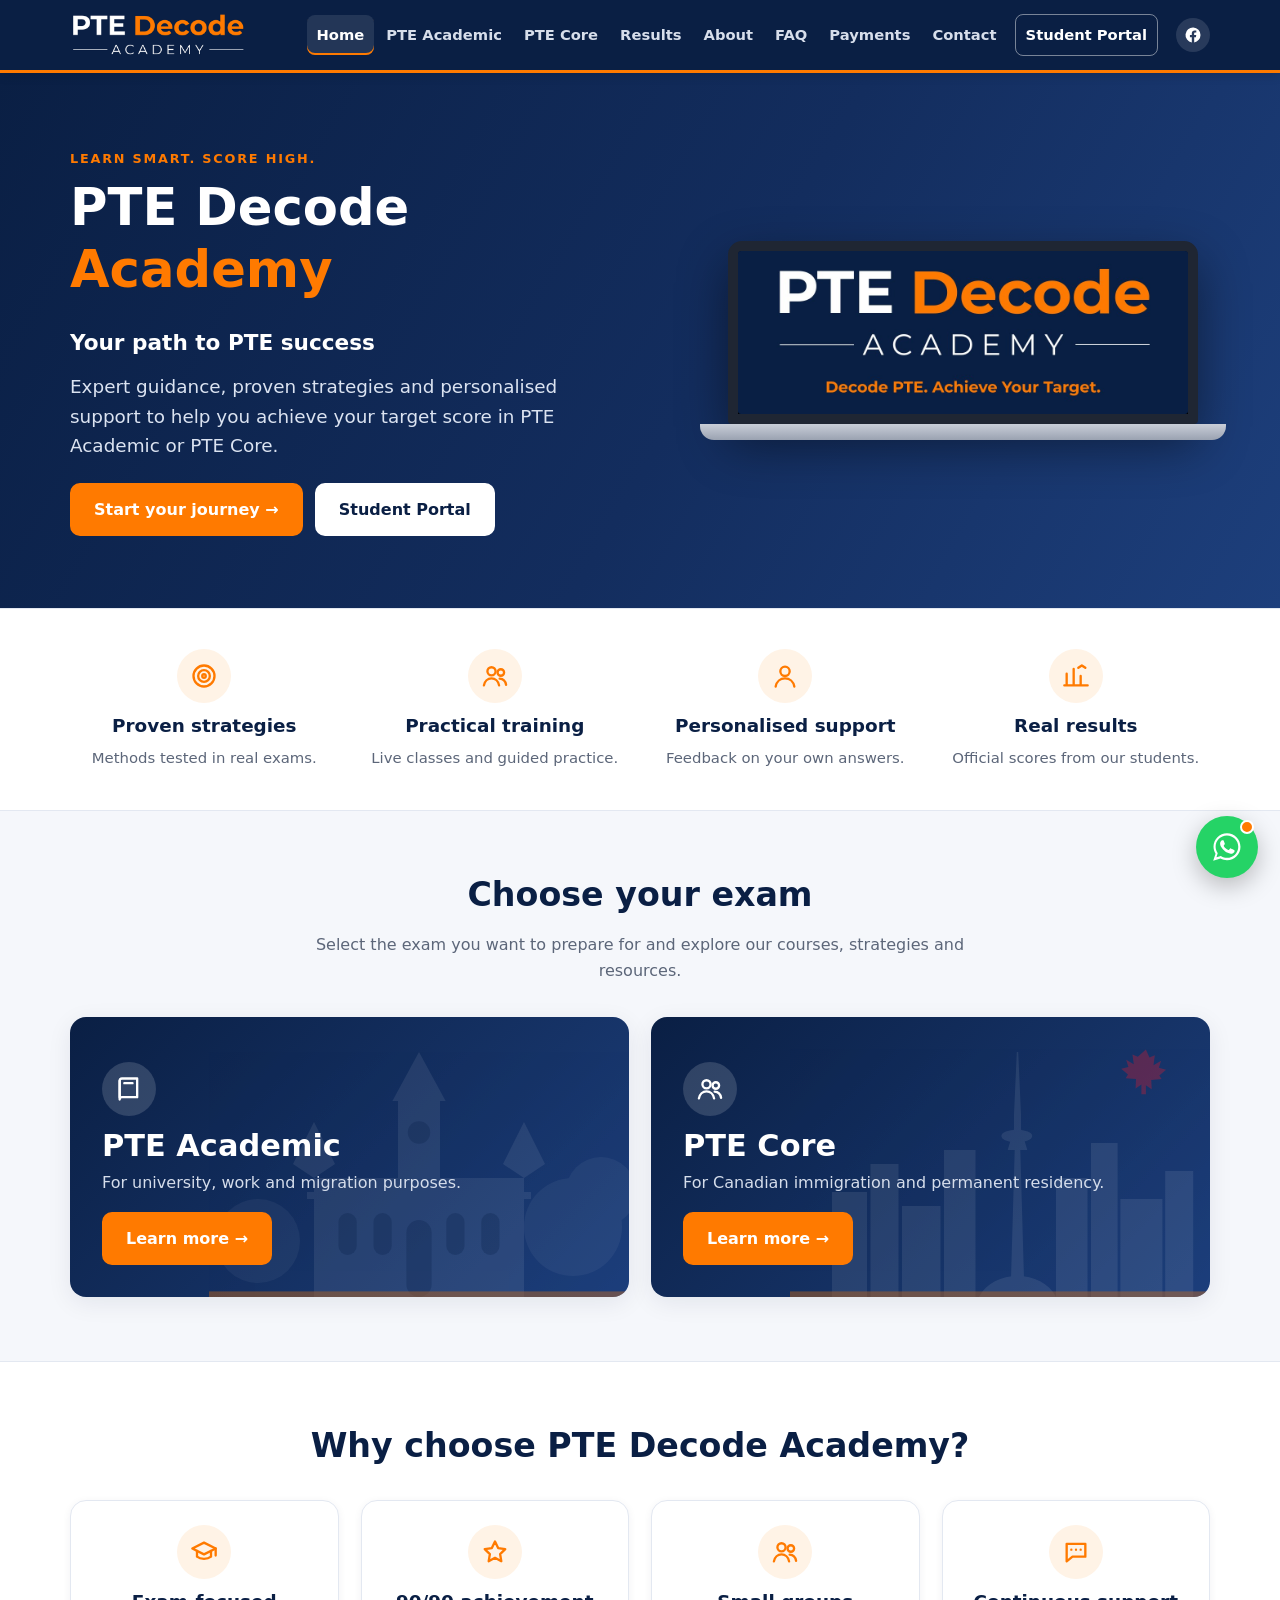
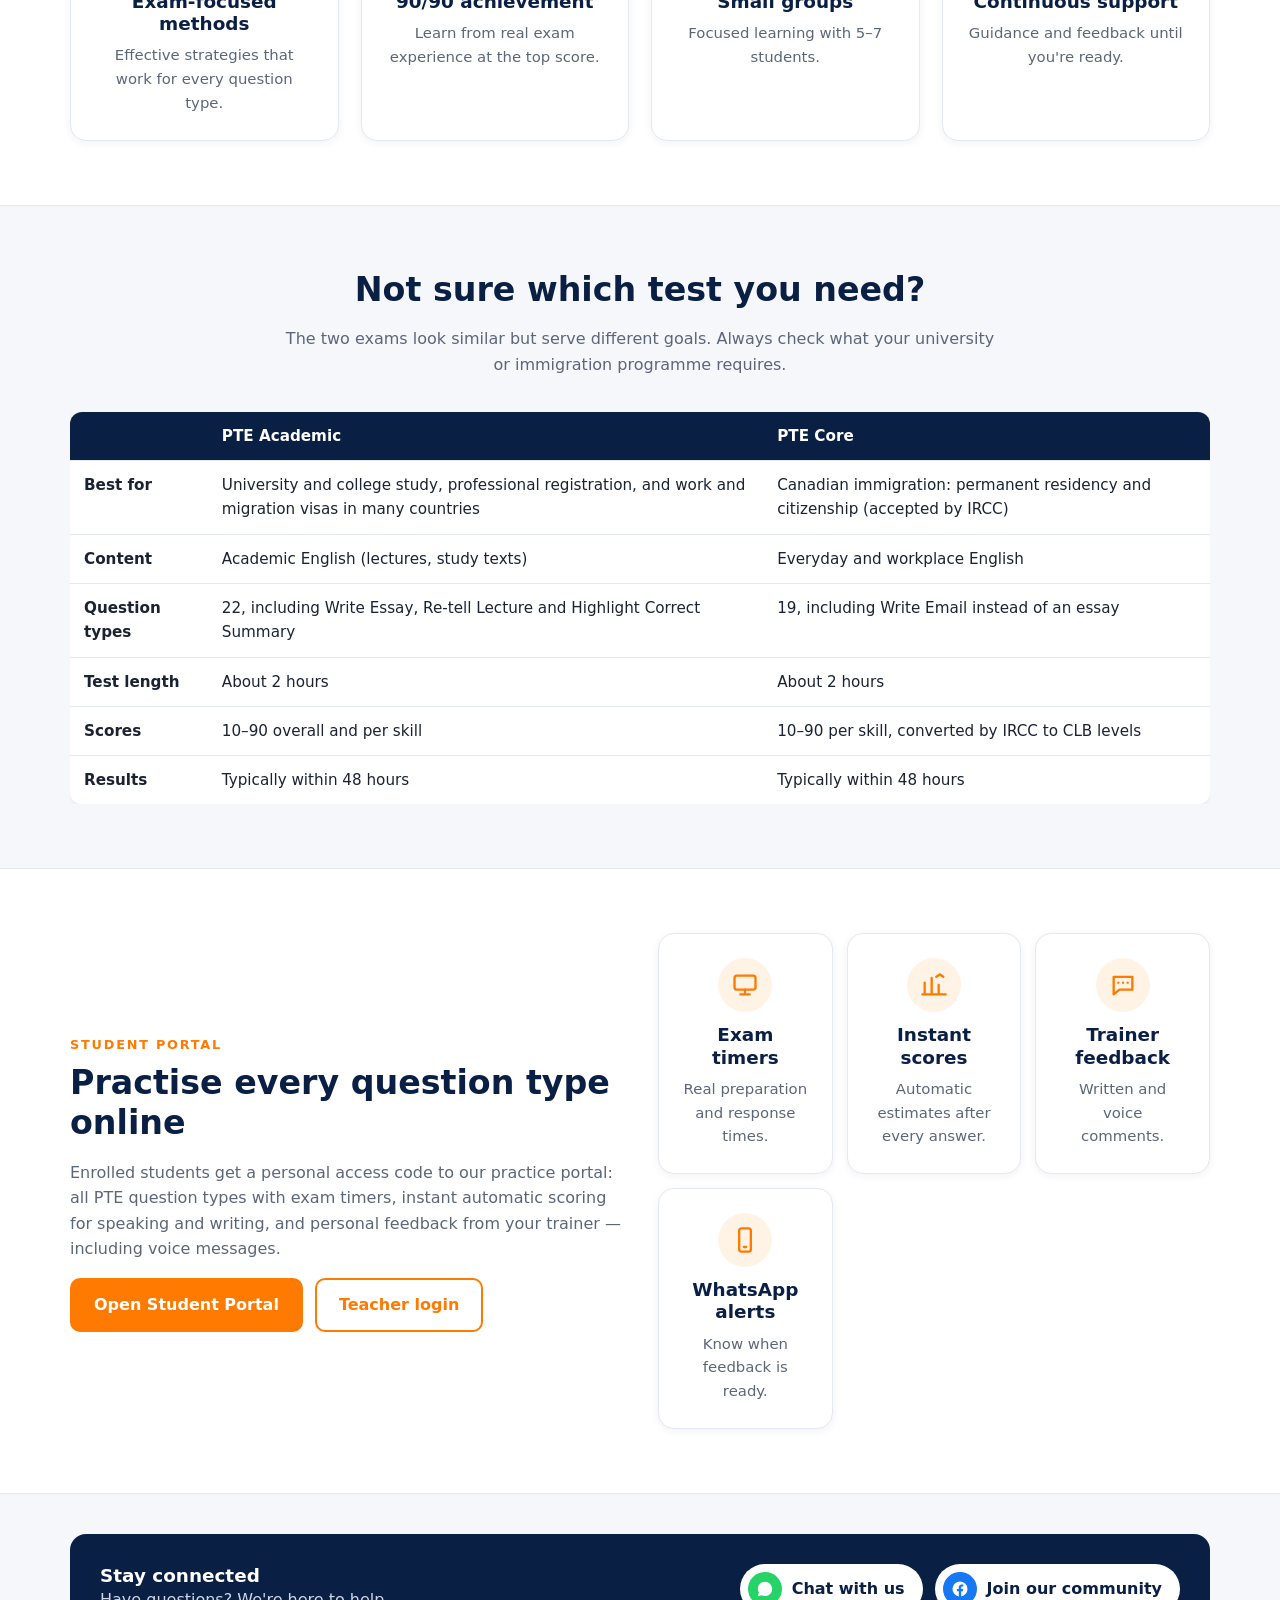
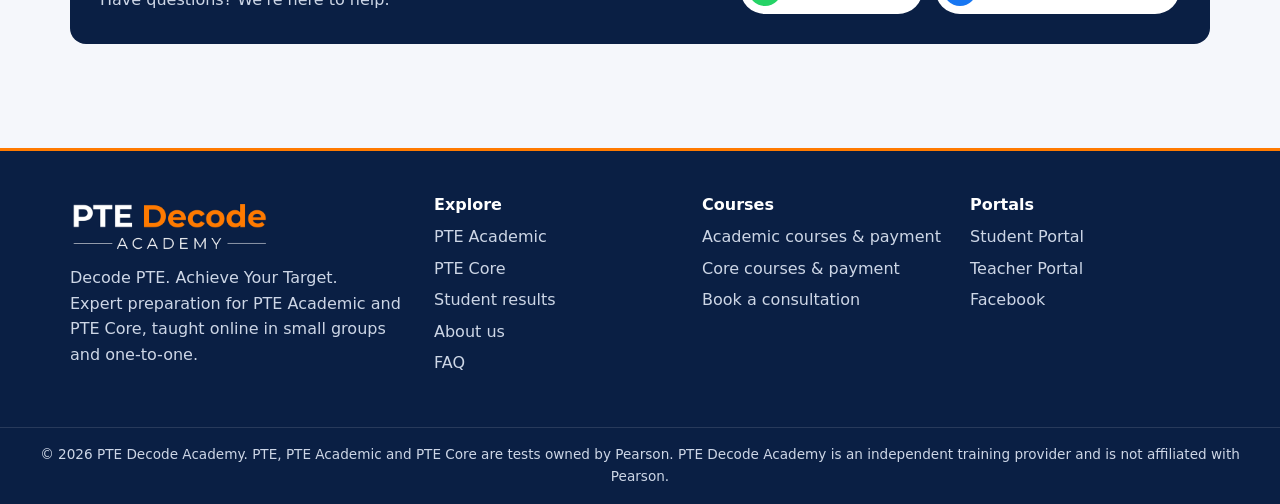
==== index.html @ efa8ec59 "Add files via upload" ====
<!DOCTYPE html>
<html lang="en" dir="ltr">
<head>
<meta charset="utf-8">
<meta name="viewport" content="width=device-width, initial-scale=1">
<title>PTE Decode Academy | PTE Academic &amp; PTE Core Preparation</title>
<meta name="description" content="Expert PTE Academic and PTE Core preparation: small online groups, one-to-one coaching, a practice portal and personal feedback. Decode PTE. Achieve your target.">
<meta name="theme-color" content="#0A1F44">
<meta property="og:title" content="PTE Decode Academy | PTE Academic &amp; PTE Core Preparation">
<meta property="og:description" content="Expert PTE Academic and PTE Core preparation: small online groups, one-to-one coaching, a practice portal and personal feedback. Decode PTE. Achieve your target.">
<meta property="og:image" content="assets/logo-full.jpg">
<link rel="icon" href="assets/logo.png">
<link rel="stylesheet" href="assets/site.css">
</head>
<body data-page="home">
<header class="site-header"><div class="wrap">
  <a class="brand" href="index.html" aria-label="PTE Decode Academy home"><img src="assets/logo.png" alt="PTE Decode Academy" width="176" height="46"></a>
  <button class="menu-btn" type="button" aria-label="Open menu" aria-expanded="false">☰</button>
  <nav class="nav" aria-label="Main"><a href="index.html" data-p="home">Home</a><a href="pte-academic.html" data-p="academic">PTE Academic</a><a href="pte-core.html" data-p="core">PTE Core</a><a href="results.html" data-p="results">Results</a><a href="about.html" data-p="about">About</a><a href="faq.html" data-p="faq">FAQ</a><a href="payments.html" data-p="payments">Payments</a><a href="contact.html" data-p="contact">Contact</a><a class="portal-btn" href="portal.html">Student Portal</a></nav>
  <div class="social-mini"><a data-ig class="hidden" href="#" target="_blank" rel="noopener" aria-label="Instagram"><svg viewBox="0 0 24 24"><path d="M12 7.3A4.7 4.7 0 1 0 12 16.7 4.7 4.7 0 0 0 12 7.3zm0 7.7a3 3 0 1 1 0-6 3 3 0 0 1 0 6zm6-7.9a1.1 1.1 0 1 1-2.2 0 1.1 1.1 0 0 1 2.2 0zM21.9 8c-.1-1.6-.4-3-1.6-4.2S17.6 2.2 16 2.1C14.4 2 9.6 2 8 2.1 6.4 2.2 5 2.5 3.8 3.7S2.2 6.4 2.1 8C2 9.6 2 14.4 2.1 16c.1 1.6.4 3 1.6 4.2s2.6 1.5 4.2 1.6c1.6.1 6.4.1 8 0 1.6-.1 3-.4 4.2-1.6s1.5-2.6 1.6-4.2c.1-1.6.1-6.4 0-8z"/></svg></a><a data-fb href="https://www.facebook.com/ptedecodeacademy" target="_blank" rel="noopener" aria-label="Facebook"><svg viewBox="0 0 24 24"><path d="M22 12a10 10 0 1 0-11.6 9.9v-7H7.9V12h2.5V9.8c0-2.5 1.5-3.9 3.8-3.9 1.1 0 2.2.2 2.2.2v2.5h-1.3c-1.2 0-1.6.8-1.6 1.6V12h2.8l-.4 2.9h-2.3v7A10 10 0 0 0 22 12z"/></svg></a></div>
</div></header>
<main>

<section class="hero"><div class="wrap">
<div><span class="eyebrow">Learn smart. Score high.</span><h1>PTE Decode <span class="accent">Academy</span></h1>
<p class="sub">Your path to PTE success</p>
<p class="lead">Expert guidance, proven strategies and personalised support to help you achieve your target score in PTE Academic or PTE Core.</p>
<div class="actions"><a class="btn" href="#choose">Start your journey →</a><a class="btn light" href="portal.html">Student Portal</a></div></div>
<div class="laptop"><div class="screen"><img src="assets/logo-full.jpg" alt="PTE Decode Academy — Decode PTE. Achieve Your Target." width="1102" height="400"></div><div class="base"></div></div>
</div></section>

<section class="band tight"><div class="wrap grid g4">
<div class="feature"><div class="icon"><svg viewBox="0 0 24 24" aria-hidden="true"><circle cx="12" cy="12" r="9"/><circle cx="12" cy="12" r="5"/><circle cx="12" cy="12" r="1.5"/></svg></div><h3>Proven strategies</h3><p>Methods tested in real exams.</p></div>
<div class="feature"><div class="icon"><svg viewBox="0 0 24 24" aria-hidden="true"><circle cx="9" cy="8" r="3.5"/><path d="M2.5 20c.6-3.6 3.3-6 6.5-6s5.9 2.4 6.5 6"/><circle cx="17" cy="9" r="2.8"/><path d="M16 14.2c2.9.1 5 2.3 5.5 5.3"/></svg></div><h3>Practical training</h3><p>Live classes and guided practice.</p></div>
<div class="feature"><div class="icon"><svg viewBox="0 0 24 24" aria-hidden="true"><circle cx="12" cy="8" r="4"/><path d="M4 21c.8-4.3 4-7 8-7s7.2 2.7 8 7"/></svg></div><h3>Personalised support</h3><p>Feedback on your own answers.</p></div>
<div class="feature"><div class="icon"><svg viewBox="0 0 24 24" aria-hidden="true"><path d="M4 20V10M10 20V6M16 20v-8M22 20H2"/><path d="M14 5l3-2 3 2"/></svg></div><h3>Real results</h3><p>Official scores from our students.</p></div></div></section>

<section id="choose"><div class="wrap"><div class="sec-title"><h2>Choose your exam</h2><p>Select the exam you want to prepare for and explore our courses, strategies and resources.</p></div>
<div class="grid g2">
<a class="exam-card" href="pte-academic.html"><div class="art"><svg viewBox="0 0 600 400" preserveAspectRatio="xMaxYMax meet" aria-hidden="true"><g fill="#ffffff" opacity=".13">
<path d="M150 400V230l-30-20 30-60 30 60-30 20h300l-30-20 30-60 30 60-30 20v170z"/><rect x="270" y="120" width="60" height="110"/><path d="M262 120l38-70 38 70z"/>
<rect x="140" y="250" width="320" height="10"/></g><g fill="#0A1F44" opacity=".35">
<rect x="185" y="280" width="26" height="60" rx="13"/><rect x="235" y="280" width="26" height="60" rx="13"/><rect x="339" y="280" width="26" height="60" rx="13"/><rect x="389" y="280" width="26" height="60" rx="13"/>
<rect x="282" y="290" width="36" height="110" rx="18"/><circle cx="300" cy="165" r="16"/></g>
<g fill="#FF7A00" opacity=".55"><rect x="0" y="392" width="600" height="8"/></g>
<g fill="#ffffff" opacity=".08"><circle cx="520" cy="300" r="70"/><circle cx="560" cy="250" r="50"/><circle cx="70" cy="320" r="60"/></g></svg></div><div class="icon" style="background:rgba(255,255,255,.15)"><svg style="stroke:#fff" viewBox="0 0 24 24" aria-hidden="true"><path d="M4 5a2 2 0 0 1 2-2h13v16H6a2 2 0 0 0-2 2z"/><path d="M4 19V5M8 7h7"/></svg></div><h3>PTE Academic</h3><p>For university, work and migration purposes.</p><span class="btn" style="align-self:flex-start">Learn more →</span></a>
<a class="exam-card" href="pte-core.html"><div class="art"><svg viewBox="0 0 600 400" preserveAspectRatio="xMaxYMax meet" aria-hidden="true"><g fill="#ffffff" opacity=".14">
<rect x="60" y="250" width="50" height="150"/><rect x="115" y="210" width="40" height="190"/><rect x="160" y="270" width="55" height="130"/><rect x="220" y="190" width="45" height="210"/>
<rect x="380" y="230" width="45" height="170"/><rect x="430" y="180" width="38" height="220"/><rect x="472" y="260" width="60" height="140"/><rect x="536" y="220" width="40" height="180"/>
<path d="M315 400l6-210h-10l9-30v-20l4-90h2l4 90v20l9 30h-10l6 210z"/><ellipse cx="324" cy="170" rx="22" ry="9"/><path d="M270 400c20-40 90-40 110 0z"/></g>
<g fill="#FF7A00" opacity=".55"><rect x="0" y="392" width="600" height="8"/></g>
<g transform="translate(470 40) scale(3.2)" fill="#e11d2e" opacity=".55"><path d="M12 2l1.6 3.6 2.4-1-0.6 4.4 3.4-2-1 3.2 3.2.8-3 2.6 1 1.6-4.6.4.2 4.2-2.6-1.8V22h-2v-4.4l-2.6 1.8.2-4.2-4.6-.4 1-1.6-3-2.6 3.2-.8-1-3.2 3.4 2-.6-4.4 2.4 1z"/></g></svg></div><div class="icon" style="background:rgba(255,255,255,.15)"><svg style="stroke:#fff" viewBox="0 0 24 24" aria-hidden="true"><circle cx="9" cy="8" r="3.5"/><path d="M2.5 20c.6-3.6 3.3-6 6.5-6s5.9 2.4 6.5 6"/><circle cx="17" cy="9" r="2.8"/><path d="M16 14.2c2.9.1 5 2.3 5.5 5.3"/></svg></div><h3>PTE Core</h3><p>For Canadian immigration and permanent residency.</p><span class="btn" style="align-self:flex-start">Learn more →</span></a>
</div></div></section>

<section class="band"><div class="wrap"><div class="sec-title"><h2>Why choose PTE Decode Academy?</h2></div><div class="grid g4">
<div class="card feature"><div class="icon"><svg viewBox="0 0 24 24" aria-hidden="true"><path d="M2 9l10-5 10 5-10 5z"/><path d="M6 11v5c3 2.5 9 2.5 12 0v-5M22 9v6"/></svg></div><h3>Exam-focused methods</h3><p>Effective strategies that work for every question type.</p></div>
<div class="card feature"><div class="icon"><svg viewBox="0 0 24 24" aria-hidden="true"><path d="M12 3l2.7 5.6 6.1.9-4.4 4.3 1 6.1L12 17l-5.4 2.9 1-6.1L3.2 9.5l6.1-.9z"/></svg></div><h3>90/90 achievement</h3><p>Learn from real exam experience at the top score.</p></div>
<div class="card feature"><div class="icon"><svg viewBox="0 0 24 24" aria-hidden="true"><circle cx="9" cy="8" r="3.5"/><path d="M2.5 20c.6-3.6 3.3-6 6.5-6s5.9 2.4 6.5 6"/><circle cx="17" cy="9" r="2.8"/><path d="M16 14.2c2.9.1 5 2.3 5.5 5.3"/></svg></div><h3>Small groups</h3><p>Focused learning with 5–7 students.</p></div>
<div class="card feature"><div class="icon"><svg viewBox="0 0 24 24" aria-hidden="true"><path d="M4 5h16v11H9l-5 4z"/><path d="M8 10h.01M12 10h.01M16 10h.01"/></svg></div><h3>Continuous support</h3><p>Guidance and feedback until you're ready.</p></div></div></div></section>

<section data-results-section class="hidden"><div class="wrap"><div class="sec-title"><h2>Our students' results</h2><p>Recent official score reports from our students, shared with their permission.</p></div>
<div class="grid g4r" data-results="all" data-limit="4" data-hide-empty></div>
<p class="center" style="margin-top:22px"><a class="btn ghost" href="results.html">See all results →</a></p></div></section>

<section><div class="wrap"><div class="sec-title"><h2>Not sure which test you need?</h2><p>The two exams look similar but serve different goals. Always check what your university or immigration programme requires.</p></div><div class="table-scroll"><table class="t"><thead><tr><th></th><th>PTE Academic</th><th>PTE Core</th></tr></thead><tbody>
<tr><td><b>Best for</b></td><td>University and college study, professional registration, and work and migration visas in many countries</td><td>Canadian immigration: permanent residency and citizenship (accepted by IRCC)</td></tr>
<tr><td><b>Content</b></td><td>Academic English (lectures, study texts)</td><td>Everyday and workplace English</td></tr>
<tr><td><b>Question types</b></td><td>22, including Write Essay, Re-tell Lecture and Highlight Correct Summary</td><td>19, including Write Email instead of an essay</td></tr>
<tr><td><b>Test length</b></td><td>About 2 hours</td><td>About 2 hours</td></tr>
<tr><td><b>Scores</b></td><td>10–90 overall and per skill</td><td>10–90 per skill, converted by IRCC to CLB levels</td></tr>
<tr><td><b>Results</b></td><td>Typically within 48 hours</td><td>Typically within 48 hours</td></tr></tbody></table></div></div></section>

<section class="band"><div class="wrap two-col">
<div><span class="eyebrow">Student Portal</span><h2>Practise every question type online</h2><p class="muted">Enrolled students get a personal access code to our practice portal: all PTE question types with exam timers, instant automatic scoring for speaking and writing, and personal feedback from your trainer — including voice messages.</p>
<div class="actions" style="display:flex;gap:12px;flex-wrap:wrap"><a class="btn" href="portal.html">Open Student Portal</a><a class="btn ghost" href="portal.html#teacher">Teacher login</a></div></div>
<div class="grid g2s" style="gap:14px">
<div class="card feature"><div class="icon"><svg viewBox="0 0 24 24" aria-hidden="true"><rect x="3" y="4" width="18" height="12" rx="2"/><path d="M8 20h8M12 16v4"/></svg></div><h3>Exam timers</h3><p>Real preparation and response times.</p></div>
<div class="card feature"><div class="icon"><svg viewBox="0 0 24 24" aria-hidden="true"><path d="M4 20V10M10 20V6M16 20v-8M22 20H2"/><path d="M14 5l3-2 3 2"/></svg></div><h3>Instant scores</h3><p>Automatic estimates after every answer.</p></div>
<div class="card feature"><div class="icon"><svg viewBox="0 0 24 24" aria-hidden="true"><path d="M4 5h16v11H9l-5 4z"/><path d="M8 10h.01M12 10h.01M16 10h.01"/></svg></div><h3>Trainer feedback</h3><p>Written and voice comments.</p></div>
<div class="card feature"><div class="icon"><svg viewBox="0 0 24 24" aria-hidden="true"><rect x="7" y="2" width="10" height="20" rx="2"/><path d="M11 18h2"/></svg></div><h3>WhatsApp alerts</h3><p>Know when feedback is ready.</p></div></div></div></section>

<section class="tight"><div class="wrap"><div class="connect"><div><h3>Stay connected</h3><p>Have questions? We're here to help.</p></div>
<div class="pill-links"><a class="pill" data-wa="Hello PTE Decode Academy! I'd like to know more about your PTE courses." href="contact.html"><i class="wa-i"><svg viewBox="0 0 32 32"><path d="M16 3C9 3 3.3 8.6 3.3 15.6c0 2.4.7 4.7 1.9 6.7L3 29l6.9-2.1c1.9 1 4 1.6 6.1 1.6 7 0 12.7-5.7 12.7-12.7S23 3 16 3zm5.8 15.3c-.3-.2-1.9-.9-2.2-1s-.5-.2-.7.2-.8 1-1 1.2-.4.2-.7.1c-.3-.2-1.3-.5-2.5-1.6-.9-.8-1.6-1.9-1.7-2.2s0-.5.1-.6l.5-.6c.2-.2.2-.4.3-.6.1-.2 0-.4 0-.6l-1-2.4c-.3-.6-.5-.5-.7-.5h-.6c-.2 0-.6.1-.9.4-.3.3-1.2 1.1-1.2 2.8s1.2 3.2 1.4 3.5c.2.2 2.4 3.7 5.8 5.1 2.8 1.1 3.4.9 4 .8.6-.1 1.9-.8 2.2-1.5.3-.8.3-1.4.2-1.5-.1-.2-.3-.3-.6-.4z"/></svg></i>Chat with us</a>
<a class="pill hidden" data-ig href="#" target="_blank" rel="noopener"><i class="ig-i"><svg viewBox="0 0 24 24"><path d="M12 7.3A4.7 4.7 0 1 0 12 16.7 4.7 4.7 0 0 0 12 7.3zm0 7.7a3 3 0 1 1 0-6 3 3 0 0 1 0 6zm6-7.9a1.1 1.1 0 1 1-2.2 0 1.1 1.1 0 0 1 2.2 0zM21.9 8c-.1-1.6-.4-3-1.6-4.2S17.6 2.2 16 2.1C14.4 2 9.6 2 8 2.1 6.4 2.2 5 2.5 3.8 3.7S2.2 6.4 2.1 8C2 9.6 2 14.4 2.1 16c.1 1.6.4 3 1.6 4.2s2.6 1.5 4.2 1.6c1.6.1 6.4.1 8 0 1.6-.1 3-.4 4.2-1.6s1.5-2.6 1.6-4.2c.1-1.6.1-6.4 0-8z"/></svg></i>Follow us</a>
<a class="pill" data-fb href="https://www.facebook.com/ptedecodeacademy" target="_blank" rel="noopener"><i class="fb-i"><svg viewBox="0 0 24 24"><path d="M22 12a10 10 0 1 0-11.6 9.9v-7H7.9V12h2.5V9.8c0-2.5 1.5-3.9 3.8-3.9 1.1 0 2.2.2 2.2.2v2.5h-1.3c-1.2 0-1.6.8-1.6 1.6V12h2.8l-.4 2.9h-2.3v7A10 10 0 0 0 22 12z"/></svg></i>Join our community</a></div></div></div></section>
</main>
<footer class="site-footer"><div class="wrap">
  <div><a class="logo" href="index.html"><img src="assets/logo.png" alt="PTE Decode Academy" width="200" height="52"></a><p>Decode PTE. Achieve Your Target.<br>Expert preparation for PTE Academic and PTE Core, taught online in small groups and one-to-one.</p></div>
  <div><h4>Explore</h4><a href="pte-academic.html">PTE Academic</a><a href="pte-core.html">PTE Core</a><a href="results.html">Student results</a><a href="about.html">About us</a><a href="faq.html">FAQ</a></div>
  <div><h4>Courses</h4><a href="payments.html#acad">Academic courses &amp; payment</a><a href="payments.html#core">Core courses &amp; payment</a><a href="contact.html">Book a consultation</a></div>
  <div><h4>Portals</h4><a href="portal.html">Student Portal</a><a href="portal.html#teacher">Teacher Portal</a><a data-fb href="https://www.facebook.com/ptedecodeacademy" target="_blank" rel="noopener">Facebook</a><a data-ig class="hidden" href="#" target="_blank" rel="noopener">Instagram</a><a data-email="text" class="hidden" href="#">Email</a></div>
</div><div class="bottom">© <span data-year></span> PTE Decode Academy. PTE, PTE Academic and PTE Core are tests owned by Pearson. PTE Decode Academy is an independent training provider and is not affiliated with Pearson.</div></footer>
<script src="assets/config.js"></script>
<script src="assets/site.js"></script>
</body>
</html>
---- assets/site.css ----
/* PTE Decode Academy — one stylesheet for every page (website and portal share these colours) */
:root{
  --navy:#0A1F44; --navy-2:#132d5e; --navy-3:#1d3f7c;
  --orange:#FF7A00; --orange-2:#e56d00; --orange-soft:#fff3e6;
  --bg:#F5F7FB; --card:#ffffff; --fg:#1b2333; --muted:#5c6679; --border:#e3e8f1;
  --ok:#15803d; --ok-soft:#dcfce7; --wa:#25D366; --wa-2:#1da851;
  --radius:16px; --shadow:0 6px 24px rgba(10,31,68,.08); --shadow-sm:0 2px 8px rgba(10,31,68,.06);
  --max:1180px;
}
*{box-sizing:border-box}
html{scroll-behavior:smooth}
body{margin:0;background:var(--bg);color:var(--fg);font:16px/1.6 "Segoe UI",system-ui,-apple-system,Roboto,Arial,sans-serif;-webkit-font-smoothing:antialiased}
img{max-inline-size:100%;block-size:auto;display:block}
a{color:var(--navy-3)}
h1,h2,h3,h4{color:var(--navy);line-height:1.2;margin:0 0 .5em;font-family:Montserrat,"Segoe UI",system-ui,sans-serif}
h1{font-size:clamp(2rem,4.2vw,3.2rem);font-weight:800}
h2{font-size:clamp(1.5rem,2.6vw,2.1rem);font-weight:800}
h3{font-size:1.15rem;font-weight:700}
p{margin:0 0 1em}
.wrap{max-inline-size:var(--max);margin-inline:auto;padding-inline:20px}
.muted{color:var(--muted)}
.small{font-size:.88rem}
.center{text-align:center}
.accent{color:var(--orange)}
.hidden{display:none !important}

/* ---------- header ---------- */
.site-header{position:sticky;inset-block-start:0;z-index:50;background:var(--navy);border-block-end:3px solid var(--orange);box-shadow:0 2px 10px rgba(0,0,0,.15)}
.site-header .wrap{display:flex;align-items:center;gap:18px;min-block-size:70px}
.brand img{block-size:46px;inline-size:auto}
.nav{display:flex;gap:2px;align-items:center;margin-inline-start:auto;flex-wrap:nowrap}
.nav a{color:#d7deeb;text-decoration:none;font-weight:600;font-size:.92rem;padding:8px 10px;border-radius:8px;white-space:nowrap}
.nav .portal-btn{margin-inline-start:6px}
.nav a:hover,.nav a.on{color:#fff;background:rgba(255,255,255,.1)}
.nav a.on{box-shadow:inset 0 -2px 0 var(--orange)}
.nav .portal-btn{border:1px solid rgba(255,255,255,.45);color:#fff}
.nav .cta{background:var(--orange);color:#fff}
.nav .cta:hover{background:var(--orange-2)}
.social-mini{display:flex;gap:8px;align-items:center}
.social-mini a{display:grid;place-items:center;inline-size:34px;block-size:34px;border-radius:50%;background:rgba(255,255,255,.12)}
.social-mini svg{inline-size:18px;block-size:18px;fill:#fff}
.menu-btn{display:none;margin-inline-start:auto;background:none;border:1px solid rgba(255,255,255,.4);color:#fff;border-radius:8px;padding:6px 10px;font-size:1.1rem;cursor:pointer}
@media (max-width:1180px){
  .menu-btn{display:block}
  .nav{display:none;position:absolute;inset-inline:0;inset-block-start:73px;background:var(--navy);flex-direction:column;align-items:stretch;padding:10px 16px 16px;margin:0;border-block-end:3px solid var(--orange)}
  .nav.open{display:flex}
  .site-header .social-mini{display:none}
}

/* ---------- buttons ---------- */
.btn{display:inline-flex;align-items:center;justify-content:center;gap:8px;background:var(--orange);color:#fff;border:2px solid var(--orange);padding:12px 22px;border-radius:10px;font-weight:700;text-decoration:none;cursor:pointer;font-size:1rem;transition:background .15s,transform .15s}
.btn:hover{background:var(--orange-2);border-color:var(--orange-2);transform:translateY(-1px)}
.btn.ghost{background:transparent;color:var(--orange)}
.btn.ghost:hover{background:var(--orange-soft)}
.btn.light{background:#fff;color:var(--navy);border-color:#fff}
.btn.navy{background:var(--navy);border-color:var(--navy)}
.btn.navy:hover{background:var(--navy-2)}
.btn.wa{background:var(--wa);border-color:var(--wa)}
.btn.wa:hover{background:var(--wa-2);border-color:var(--wa-2)}
.btn.block{inline-size:100%}
.btn.sm{padding:8px 14px;font-size:.9rem}
.btn[aria-disabled="true"]{opacity:.55;pointer-events:none}

/* ---------- sections ---------- */
section{padding-block:64px}
section.tight{padding-block:40px}
.sec-title{text-align:center;max-inline-size:720px;margin:0 auto 34px}
.sec-title p{color:var(--muted)}
.eyebrow{display:inline-block;font-size:.8rem;font-weight:800;letter-spacing:.14em;text-transform:uppercase;color:var(--orange);margin-block-end:8px}
.band{background:var(--card);border-block:1px solid var(--border)}
.grid{display:grid;gap:22px}
.g2{grid-template-columns:repeat(auto-fit,minmax(300px,1fr))}
.g3{grid-template-columns:repeat(auto-fit,minmax(260px,1fr))}
.g4{grid-template-columns:repeat(auto-fit,minmax(200px,1fr))}
.g4r{grid-template-columns:repeat(auto-fill,minmax(240px,1fr))}
.g2s{grid-template-columns:repeat(auto-fit,minmax(170px,1fr))}
@media (max-width:560px){.band .g4{grid-template-columns:1fr 1fr}.band .g4 .feature p{font-size:.85rem}}
.card{background:var(--card);border:1px solid var(--border);border-radius:var(--radius);box-shadow:var(--shadow-sm);padding:24px}
.icon{inline-size:54px;block-size:54px;border-radius:50%;display:grid;place-items:center;background:var(--orange-soft);margin-block-end:12px}
.icon svg{inline-size:28px;block-size:28px;stroke:var(--orange);fill:none;stroke-width:2;stroke-linecap:round;stroke-linejoin:round}
.feature{text-align:center}
.feature .icon{margin-inline:auto}
.feature p{color:var(--muted);font-size:.93rem;margin:0}

/* ---------- hero ---------- */
.hero{position:relative;overflow:hidden;background:linear-gradient(120deg,var(--navy) 0%,var(--navy-2) 55%,var(--navy-3) 100%);color:#fff;padding-block:72px}
.hero h1,.hero h2{color:#fff}
.hero .lead{font-size:1.15rem;color:#dbe3f1;max-inline-size:560px}
.hero .sub{font-size:1.35rem;font-weight:700;color:#fff;margin-block-end:12px}
.hero .wrap{position:relative;z-index:2;display:grid;grid-template-columns:1.1fr .9fr;gap:40px;align-items:center}
@media (max-width:900px){.hero .wrap{grid-template-columns:1fr}}
.hero-art{position:absolute;inset:0;z-index:1;pointer-events:none}
.hero-art svg{position:absolute;inset-block-end:0;inset-inline-end:0;block-size:100%;inline-size:auto;opacity:.9}
.hero .actions{display:flex;gap:12px;flex-wrap:wrap;margin-block-start:22px}
.laptop{position:relative;max-inline-size:470px;margin-inline:auto}
.laptop .screen{background:#000;border:10px solid #1f2633;border-radius:14px 14px 4px 4px;box-shadow:0 20px 50px rgba(0,0,0,.45)}
.laptop .screen img{border-radius:3px}
.laptop .base{block-size:16px;background:linear-gradient(#c9ced8,#9aa2b1);border-radius:0 0 14px 14px;margin-inline:-28px}

.badges{display:grid;grid-template-columns:repeat(4,1fr);gap:12px}
@media (max-width:820px){.badges{grid-template-columns:repeat(2,1fr)}}
.badge-item{display:flex;align-items:center;gap:10px;font-weight:600;color:var(--navy);font-size:.95rem}
.badge-item svg{inline-size:26px;block-size:26px;stroke:var(--navy-3);fill:none;stroke-width:2;stroke-linecap:round;stroke-linejoin:round;flex:none}

/* ---------- exam choice cards ---------- */
.exam-card{position:relative;overflow:hidden;border-radius:var(--radius);background:linear-gradient(135deg,var(--navy) 0%,var(--navy-3) 100%);color:#fff;padding:32px;min-block-size:280px;display:flex;flex-direction:column;justify-content:flex-end;box-shadow:var(--shadow);text-decoration:none}
.exam-card h3{color:#fff;font-size:1.9rem;margin-block-end:6px}
.exam-card p{color:#d5ddeb}
.exam-card .art{position:absolute;inset:0;opacity:.6}
.exam-card .art svg{position:absolute;inset-block-end:0;inset-inline-end:0;block-size:100%;inline-size:auto}
.exam-card > *:not(.art){position:relative}

/* ---------- courses ---------- */
.course{display:flex;flex-direction:column}
.course .head{display:flex;gap:12px;align-items:center;margin-block-end:12px}
.course .head .icon{margin:0;inline-size:46px;block-size:46px;flex:none}
.course .meta{background:var(--bg);border-radius:8px;padding:6px 12px;font-weight:600;font-size:.9rem;color:var(--navy);margin-block-end:12px}
.course ul{list-style:none;padding:0;margin:0 0 18px;flex:1}
.course li{padding-inline-start:26px;position:relative;margin-block:6px;font-size:.95rem}
.course li::before{content:"✓";position:absolute;inset-inline-start:0;color:var(--orange);font-weight:800}
.price{font-size:2rem;font-weight:800;color:var(--navy);line-height:1}
.price small{display:block;font-size:.85rem;font-weight:500;color:var(--muted);margin-block:6px 16px}
.course.featured{border:2px solid var(--orange)}

/* ---------- scores ---------- */
.score-row{display:flex;gap:16px;flex-wrap:wrap;align-items:center}
.overall{background:var(--card);border:1px solid var(--border);border-radius:var(--radius);padding:16px 26px;text-align:center}
.overall b{display:block;font-size:3rem;color:var(--navy);line-height:1}
.ring{inline-size:78px;block-size:78px;border-radius:50%;display:grid;place-items:center;border:5px solid;font-weight:800;font-size:1.3rem;color:var(--navy);background:#fff}
.ring-wrap{text-align:center;font-size:.82rem;color:var(--muted)}
.ring.l{border-color:#2563eb}.ring.r{border-color:#eab308}.ring.s{border-color:#e11d48}.ring.w{border-color:#7c3aed}

/* ---------- results ---------- */
.result-card{padding:0;overflow:hidden;display:flex;flex-direction:column}
.result-card .cert{aspect-ratio:4/3;background:var(--bg);display:grid;place-items:center;cursor:zoom-in;overflow:hidden;border-block-end:1px solid var(--border)}
.result-card .cert img{inline-size:100%;block-size:100%;object-fit:cover;object-position:top}
.result-card .body{padding:16px 18px}
.result-card .tag{display:inline-block;font-size:.75rem;font-weight:700;border-radius:99px;padding:2px 10px;background:var(--orange-soft);color:var(--orange-2)}
.mini-scores{display:flex;gap:6px;flex-wrap:wrap;margin-block-start:8px}
.mini-scores span{font-size:.78rem;background:var(--bg);border-radius:6px;padding:2px 8px}
.quote{font-style:italic;color:var(--muted);font-size:.93rem;margin-block-start:8px}
.filters{display:flex;gap:8px;justify-content:center;margin-block-end:24px;flex-wrap:wrap}
.filters button{border:1px solid var(--border);background:var(--card);border-radius:99px;padding:8px 18px;font-weight:600;cursor:pointer;color:var(--navy)}
.filters button.on{background:var(--navy);color:#fff;border-color:var(--navy)}
.lightbox{position:fixed;inset:0;background:rgba(5,12,28,.85);z-index:200;display:grid;place-items:center;padding:20px;cursor:zoom-out}
.lightbox img{max-block-size:92vh;max-inline-size:92vw;border-radius:8px;box-shadow:0 10px 40px rgba(0,0,0,.5)}

/* ---------- tables / faq ---------- */
table.t{inline-size:100%;border-collapse:collapse;background:var(--card);border-radius:12px;overflow:hidden;box-shadow:var(--shadow-sm)}
table.t th,table.t td{padding:12px 14px;border-block-end:1px solid var(--border);text-align:start;vertical-align:top;font-size:.95rem}
table.t th{background:var(--navy);color:#fff;font-weight:700}
table.t tr:last-child td{border-block-end:0}
.table-scroll{overflow-x:auto}
details.faq{background:var(--card);border:1px solid var(--border);border-radius:12px;margin-block:10px;box-shadow:var(--shadow-sm)}
details.faq summary{cursor:pointer;padding:16px 20px;font-weight:700;color:var(--navy);list-style:none;display:flex;justify-content:space-between;gap:12px}
details.faq summary::after{content:"+";color:var(--orange);font-size:1.4rem;line-height:1}
details.faq[open] summary::after{content:"–"}
details.faq .a{padding:0 20px 16px;color:var(--fg)}
.faq-group h3{margin-block:28px 6px}

/* ---------- payment ---------- */
.pay-badges{display:flex;gap:8px;align-items:center;flex-wrap:wrap}
.pay-badges span{color:var(--navy);display:inline-flex;align-items:center;block-size:28px;padding:0 10px;border-radius:6px;background:#fff;border:1px solid var(--border);font-weight:900;font-size:.85rem;letter-spacing:.02em}
.pay-badges .visa{color:#1a1f71;font-style:italic;font-size:1rem}
.pay-badges .mc{color:#222}
.pay-badges .mc i{display:inline-block;inline-size:12px;block-size:12px;border-radius:50%;background:#eb001b;margin-inline-end:-4px}
.pay-badges .mc i+i{background:#f79e1b;margin-inline-end:6px;opacity:.9}
.pay-row{display:grid;grid-template-columns:1fr;gap:10px;padding-block:16px;border-block-end:1px solid var(--border)}
.pay-row:last-child{border-block-end:0}
.pay-row .btns{display:flex;gap:8px;flex-wrap:wrap}
.notice{background:var(--orange-soft);border-inline-start:4px solid var(--orange);border-radius:10px;padding:14px 18px}
.secure{background:var(--ok-soft);border-inline-start:4px solid var(--ok);border-radius:10px;padding:14px 18px}
.copy{font-family:Consolas,Menlo,monospace;background:var(--bg);border:1px dashed var(--border);border-radius:8px;padding:8px 12px;display:inline-block}

/* ---------- forms ---------- */
label.f{display:block;font-weight:600;font-size:.9rem;margin-block:12px 4px;color:var(--navy)}
input.in,select.in,textarea.in{inline-size:100%;border:1px solid var(--border);border-radius:10px;padding:11px 13px;font:inherit;background:#fff}
textarea.in{min-block-size:110px;resize:vertical}

/* ---------- connect band + footer ---------- */
.connect{background:var(--navy);color:#fff;border-radius:var(--radius);padding:30px;display:flex;gap:20px;align-items:center;justify-content:space-between;flex-wrap:wrap}
.connect h3{color:#fff;margin:0}
.connect p{color:#cdd6e6;margin:0}
.pill-links{display:flex;gap:12px;flex-wrap:wrap}
.pill{display:inline-flex;align-items:center;gap:10px;background:#fff;color:var(--navy);text-decoration:none;font-weight:700;border-radius:99px;padding:8px 18px 8px 8px}
.pill i{inline-size:34px;block-size:34px;border-radius:50%;display:grid;place-items:center}
.pill i svg{inline-size:18px;block-size:18px;fill:#fff}
.pill .wa-i{background:var(--wa)} .pill .ig-i{background:linear-gradient(45deg,#f58529,#dd2a7b,#8134af)} .pill .fb-i{background:#1877F2}
.site-footer{background:var(--navy);color:#cdd6e6;margin-block-start:64px;border-block-start:3px solid var(--orange)}
.site-footer .wrap{display:grid;grid-template-columns:1.4fr 1fr 1fr 1fr;gap:28px;padding-block:44px}
@media (max-width:820px){.site-footer .wrap{grid-template-columns:1fr 1fr}}
.site-footer h4{color:#fff;font-size:1rem;margin-block-end:10px}
.site-footer a{color:#cdd6e6;text-decoration:none;display:block;margin-block:6px}
.site-footer a:hover{color:#fff}
.site-footer .logo img{block-size:52px;inline-size:auto;margin-block-end:12px}
.site-footer .bottom{padding-inline:20px;border-block-start:1px solid rgba(255,255,255,.12);padding-block:16px;font-size:.85rem;text-align:center}

/* ---------- WhatsApp auto-reply assistant ---------- */
.wa-fab{position:fixed;inset-inline-end:22px;inset-block-end:22px;z-index:120;inline-size:62px;block-size:62px;border-radius:50%;background:var(--wa);border:0;box-shadow:0 8px 24px rgba(0,0,0,.25);cursor:pointer;display:grid;place-items:center}
.wa-fab svg{inline-size:34px;block-size:34px;fill:#fff}
.wa-fab .dot{position:absolute;inset-block-start:4px;inset-inline-end:4px;inline-size:14px;block-size:14px;border-radius:50%;background:var(--orange);border:2px solid #fff}
.wa-panel{position:fixed;inset-inline-end:22px;inset-block-end:96px;z-index:121;inline-size:min(370px,calc(100vw - 32px));max-block-size:min(560px,calc(100vh - 130px));display:flex;flex-direction:column;background:#efeae2;border-radius:16px;overflow:hidden;box-shadow:0 14px 40px rgba(0,0,0,.3)}
.wa-panel header{background:#075E54;color:#fff;display:flex;align-items:center;gap:10px;padding:12px 14px}
.wa-panel header img{inline-size:40px;block-size:40px;border-radius:50%;object-fit:contain;background:var(--navy);padding:3px}
.wa-panel header b{display:block;font-size:.98rem}
.wa-panel header small{color:#cde7e2}
.wa-panel header button{margin-inline-start:auto;background:none;border:0;color:#fff;font-size:1.4rem;cursor:pointer}
.wa-body{padding:14px;overflow-y:auto;flex:1;display:flex;flex-direction:column;gap:8px}
.msg{max-inline-size:85%;padding:8px 12px;border-radius:10px;font-size:.92rem;line-height:1.45;box-shadow:0 1px 1px rgba(0,0,0,.08);white-space:pre-line}
.msg.in{background:#fff;align-self:flex-start;border-start-start-radius:2px}
.msg.out{background:#d9fdd3;align-self:flex-end;border-start-end-radius:2px}
.msg .t{display:block;text-align:end;font-size:.7rem;color:#8a8f94;margin-block-start:2px}
.quick{display:flex;flex-wrap:wrap;gap:6px;padding:10px 12px;background:#f7f5f2;border-block-start:1px solid #e1ddd7}
.quick button{background:#fff;border:1px solid #cfe9e3;color:#075E54;border-radius:99px;padding:6px 12px;font-size:.85rem;font-weight:600;cursor:pointer}
.quick button:hover{background:#e9f7f3}
.wa-go{display:flex;margin:0 12px 12px;inline-size:auto !important;text-align:center}

/* ---------- misc ---------- */
.two-col{display:grid;grid-template-columns:1fr 1fr;gap:36px;align-items:center}
@media (max-width:860px){.two-col{grid-template-columns:1fr}}
.panel-img{border-radius:var(--radius);overflow:hidden;box-shadow:var(--shadow);background:var(--navy)}
.steps{counter-reset:s;list-style:none;padding:0;margin:0}
.steps li{counter-increment:s;position:relative;padding-inline-start:46px;margin-block:14px}
.steps li::before{content:counter(s);position:absolute;inset-inline-start:0;inset-block-start:-2px;inline-size:32px;block-size:32px;border-radius:50%;background:var(--orange);color:#fff;display:grid;place-items:center;font-weight:800}
.toast{position:fixed;inset-block-end:24px;inset-inline-start:50%;transform:translateX(-50%);background:var(--navy);color:#fff;padding:10px 18px;border-radius:10px;z-index:300}
.empty{text-align:center;color:var(--muted);padding:30px;border:1px dashed var(--border);border-radius:var(--radius);background:var(--card)}

.glance{display:grid;grid-template-columns:1fr 1fr;gap:14px}
.glance div{background:var(--card);border:1px solid var(--border);border-radius:14px;padding:18px;text-align:center;box-shadow:var(--shadow-sm)}
.glance b{display:block;font-size:2rem;color:var(--navy);line-height:1.1}
.glance span{color:var(--muted);font-size:.9rem}
.glance .hl{background:var(--navy);border-color:var(--navy)} .glance .hl b{color:var(--orange)} .glance .hl span{color:#cdd6e6}
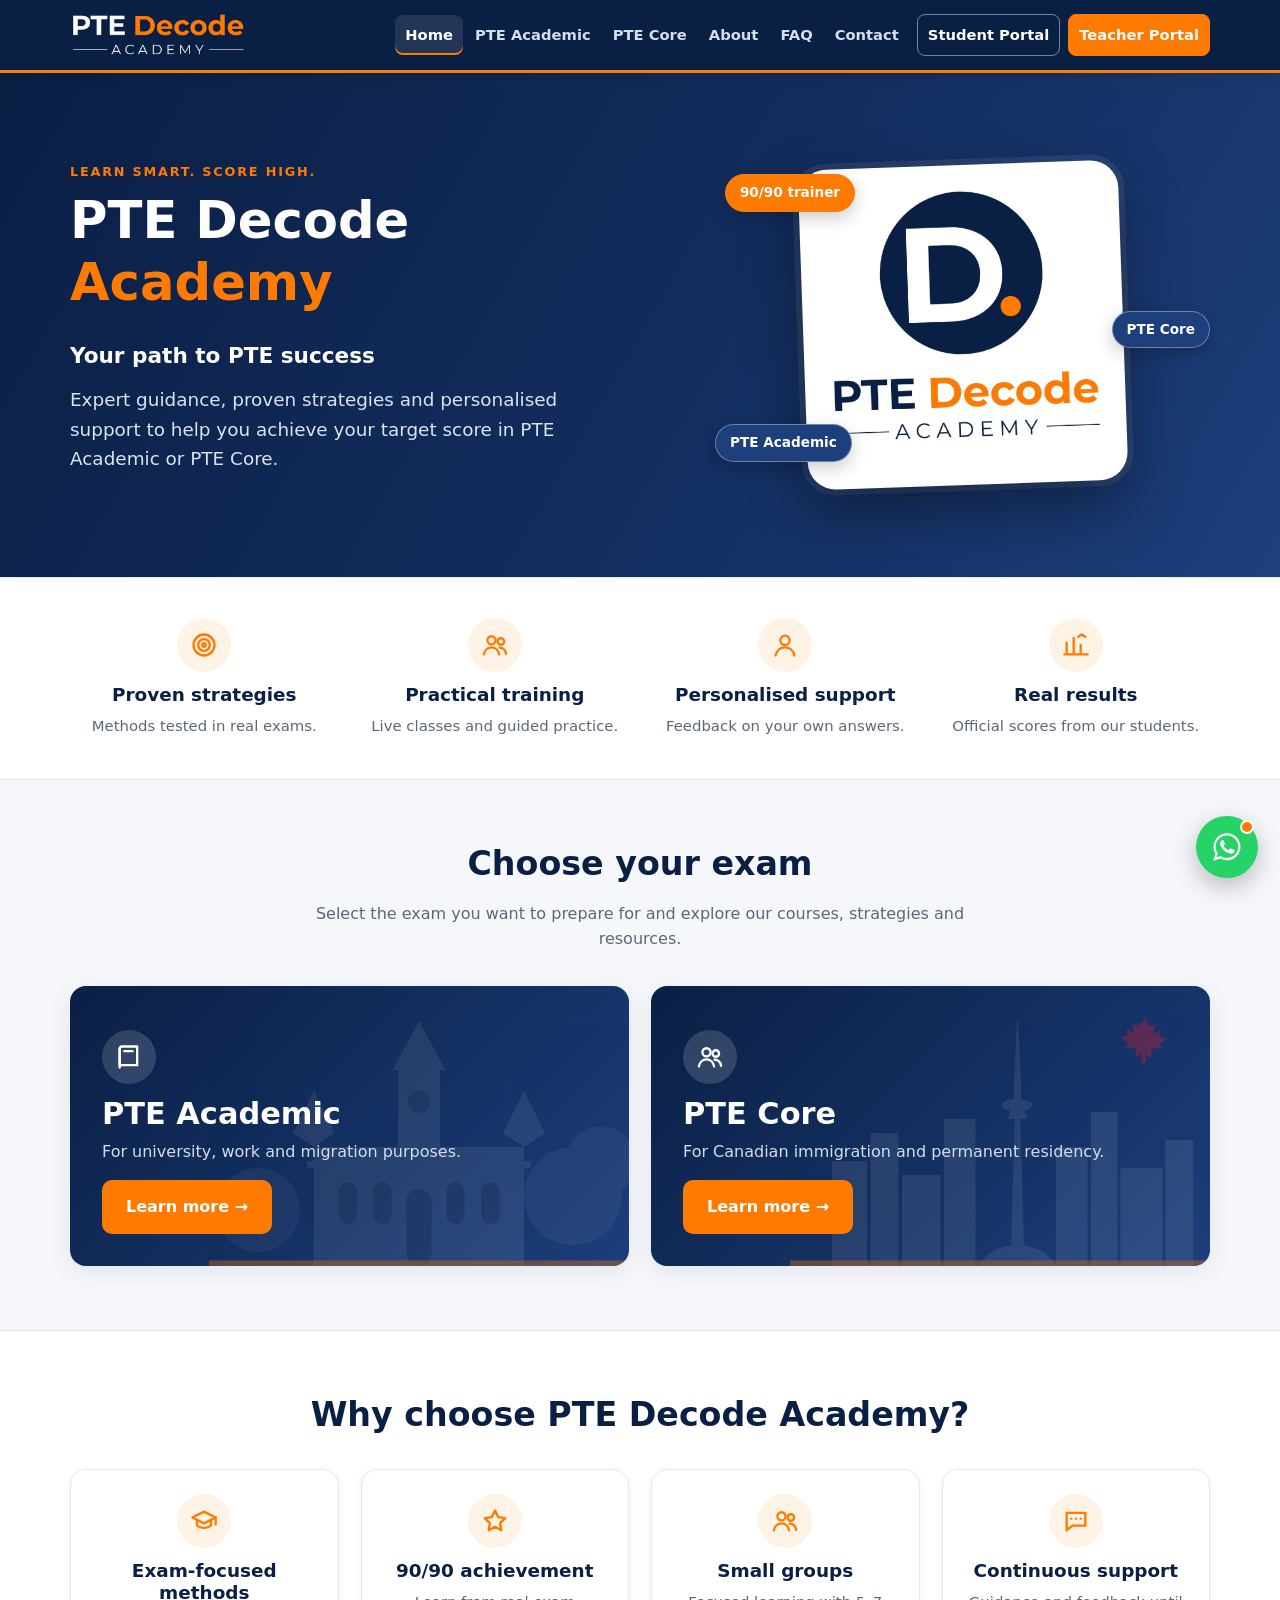
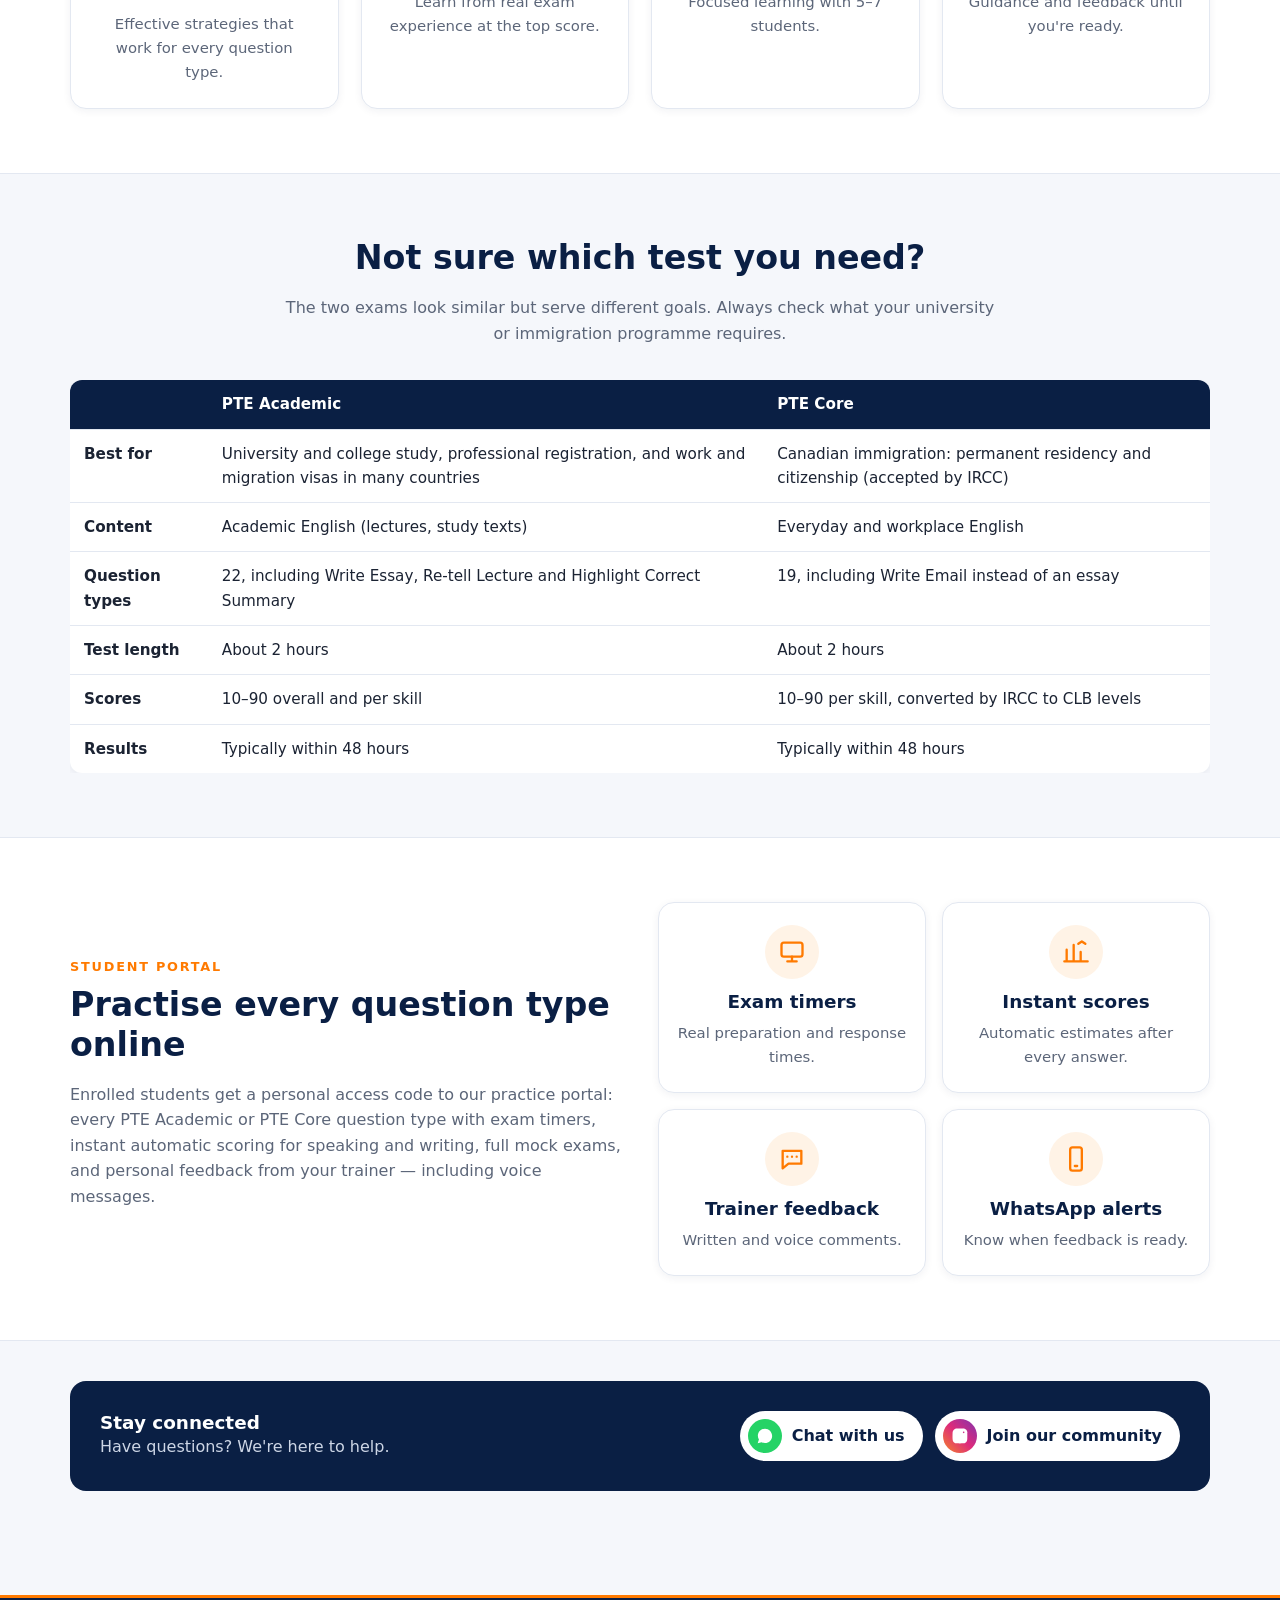
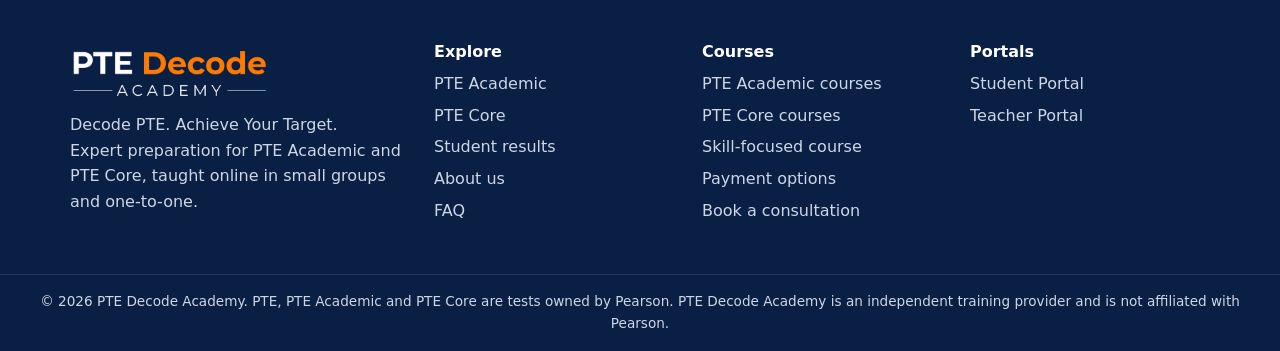
==== commit 7a64381f: "Add files via upload" ====
--- a/index.html
+++ b/index.html
@@ -16,8 +16,7 @@
 <header class="site-header"><div class="wrap">
   <a class="brand" href="index.html" aria-label="PTE Decode Academy home"><img src="assets/logo.png" alt="PTE Decode Academy" width="176" height="46"></a>
   <button class="menu-btn" type="button" aria-label="Open menu" aria-expanded="false">☰</button>
-  <nav class="nav" aria-label="Main"><a href="index.html" data-p="home">Home</a><a href="pte-academic.html" data-p="academic">PTE Academic</a><a href="pte-core.html" data-p="core">PTE Core</a><a href="results.html" data-p="results">Results</a><a href="about.html" data-p="about">About</a><a href="faq.html" data-p="faq">FAQ</a><a href="payments.html" data-p="payments">Payments</a><a href="contact.html" data-p="contact">Contact</a><a class="portal-btn" href="portal.html">Student Portal</a></nav>
-  <div class="social-mini"><a data-ig class="hidden" href="#" target="_blank" rel="noopener" aria-label="Instagram"><svg viewBox="0 0 24 24"><path d="M12 7.3A4.7 4.7 0 1 0 12 16.7 4.7 4.7 0 0 0 12 7.3zm0 7.7a3 3 0 1 1 0-6 3 3 0 0 1 0 6zm6-7.9a1.1 1.1 0 1 1-2.2 0 1.1 1.1 0 0 1 2.2 0zM21.9 8c-.1-1.6-.4-3-1.6-4.2S17.6 2.2 16 2.1C14.4 2 9.6 2 8 2.1 6.4 2.2 5 2.5 3.8 3.7S2.2 6.4 2.1 8C2 9.6 2 14.4 2.1 16c.1 1.6.4 3 1.6 4.2s2.6 1.5 4.2 1.6c1.6.1 6.4.1 8 0 1.6-.1 3-.4 4.2-1.6s1.5-2.6 1.6-4.2c.1-1.6.1-6.4 0-8z"/></svg></a><a data-fb href="https://www.facebook.com/ptedecodeacademy" target="_blank" rel="noopener" aria-label="Facebook"><svg viewBox="0 0 24 24"><path d="M22 12a10 10 0 1 0-11.6 9.9v-7H7.9V12h2.5V9.8c0-2.5 1.5-3.9 3.8-3.9 1.1 0 2.2.2 2.2.2v2.5h-1.3c-1.2 0-1.6.8-1.6 1.6V12h2.8l-.4 2.9h-2.3v7A10 10 0 0 0 22 12z"/></svg></a></div>
+  <nav class="nav" aria-label="Main"><a href="index.html" data-p="home">Home</a><a href="pte-academic.html" data-p="academic">PTE Academic</a><a href="pte-core.html" data-p="core">PTE Core</a><a href="about.html" data-p="about">About</a><a href="faq.html" data-p="faq">FAQ</a><a href="contact.html" data-p="contact">Contact</a><a class="portal-btn" href="portal.html">Student Portal</a><a class="portal-btn alt" href="portal.html#teacher">Teacher Portal</a></nav>
 </div></header>
 <main>
 
@@ -25,8 +24,9 @@
 <div><span class="eyebrow">Learn smart. Score high.</span><h1>PTE Decode <span class="accent">Academy</span></h1>
 <p class="sub">Your path to PTE success</p>
 <p class="lead">Expert guidance, proven strategies and personalised support to help you achieve your target score in PTE Academic or PTE Core.</p>
-<div class="actions"><a class="btn" href="#choose">Start your journey →</a><a class="btn light" href="portal.html">Student Portal</a></div></div>
-<div class="laptop"><div class="screen"><img src="assets/logo-full.jpg" alt="PTE Decode Academy — Decode PTE. Achieve Your Target." width="1102" height="400"></div><div class="base"></div></div>
+</div>
+<div class="logo-stage"><div class="halo"></div><div class="logo-card"><img src="assets/logo-square.jpg" alt="PTE Decode Academy logo" width="900" height="900"></div>
+<span class="chip c1">90/90 trainer</span><span class="chip c2">PTE Academic</span><span class="chip c3">PTE Core</span></div>
 </div></section>
 
 <section class="band tight"><div class="wrap grid g4">
@@ -71,9 +71,9 @@
 <tr><td><b>Results</b></td><td>Typically within 48 hours</td><td>Typically within 48 hours</td></tr></tbody></table></div></div></section>
 
 <section class="band"><div class="wrap two-col">
-<div><span class="eyebrow">Student Portal</span><h2>Practise every question type online</h2><p class="muted">Enrolled students get a personal access code to our practice portal: all PTE question types with exam timers, instant automatic scoring for speaking and writing, and personal feedback from your trainer — including voice messages.</p>
-<div class="actions" style="display:flex;gap:12px;flex-wrap:wrap"><a class="btn" href="portal.html">Open Student Portal</a><a class="btn ghost" href="portal.html#teacher">Teacher login</a></div></div>
-<div class="grid g2s" style="gap:14px">
+<div><span class="eyebrow">Student Portal</span><h2>Practise every question type online</h2><p class="muted">Enrolled students get a personal access code to our practice portal: every PTE Academic or PTE Core question type with exam timers, instant automatic scoring for speaking and writing, full mock exams, and personal feedback from your trainer — including voice messages.</p>
+</div>
+<div class="grid quad">
 <div class="card feature"><div class="icon"><svg viewBox="0 0 24 24" aria-hidden="true"><rect x="3" y="4" width="18" height="12" rx="2"/><path d="M8 20h8M12 16v4"/></svg></div><h3>Exam timers</h3><p>Real preparation and response times.</p></div>
 <div class="card feature"><div class="icon"><svg viewBox="0 0 24 24" aria-hidden="true"><path d="M4 20V10M10 20V6M16 20v-8M22 20H2"/><path d="M14 5l3-2 3 2"/></svg></div><h3>Instant scores</h3><p>Automatic estimates after every answer.</p></div>
 <div class="card feature"><div class="icon"><svg viewBox="0 0 24 24" aria-hidden="true"><path d="M4 5h16v11H9l-5 4z"/><path d="M8 10h.01M12 10h.01M16 10h.01"/></svg></div><h3>Trainer feedback</h3><p>Written and voice comments.</p></div>
@@ -81,14 +81,13 @@
 
 <section class="tight"><div class="wrap"><div class="connect"><div><h3>Stay connected</h3><p>Have questions? We're here to help.</p></div>
 <div class="pill-links"><a class="pill" data-wa="Hello PTE Decode Academy! I'd like to know more about your PTE courses." href="contact.html"><i class="wa-i"><svg viewBox="0 0 32 32"><path d="M16 3C9 3 3.3 8.6 3.3 15.6c0 2.4.7 4.7 1.9 6.7L3 29l6.9-2.1c1.9 1 4 1.6 6.1 1.6 7 0 12.7-5.7 12.7-12.7S23 3 16 3zm5.8 15.3c-.3-.2-1.9-.9-2.2-1s-.5-.2-.7.2-.8 1-1 1.2-.4.2-.7.1c-.3-.2-1.3-.5-2.5-1.6-.9-.8-1.6-1.9-1.7-2.2s0-.5.1-.6l.5-.6c.2-.2.2-.4.3-.6.1-.2 0-.4 0-.6l-1-2.4c-.3-.6-.5-.5-.7-.5h-.6c-.2 0-.6.1-.9.4-.3.3-1.2 1.1-1.2 2.8s1.2 3.2 1.4 3.5c.2.2 2.4 3.7 5.8 5.1 2.8 1.1 3.4.9 4 .8.6-.1 1.9-.8 2.2-1.5.3-.8.3-1.4.2-1.5-.1-.2-.3-.3-.6-.4z"/></svg></i>Chat with us</a>
-<a class="pill hidden" data-ig href="#" target="_blank" rel="noopener"><i class="ig-i"><svg viewBox="0 0 24 24"><path d="M12 7.3A4.7 4.7 0 1 0 12 16.7 4.7 4.7 0 0 0 12 7.3zm0 7.7a3 3 0 1 1 0-6 3 3 0 0 1 0 6zm6-7.9a1.1 1.1 0 1 1-2.2 0 1.1 1.1 0 0 1 2.2 0zM21.9 8c-.1-1.6-.4-3-1.6-4.2S17.6 2.2 16 2.1C14.4 2 9.6 2 8 2.1 6.4 2.2 5 2.5 3.8 3.7S2.2 6.4 2.1 8C2 9.6 2 14.4 2.1 16c.1 1.6.4 3 1.6 4.2s2.6 1.5 4.2 1.6c1.6.1 6.4.1 8 0 1.6-.1 3-.4 4.2-1.6s1.5-2.6 1.6-4.2c.1-1.6.1-6.4 0-8z"/></svg></i>Follow us</a>
-<a class="pill" data-fb href="https://www.facebook.com/ptedecodeacademy" target="_blank" rel="noopener"><i class="fb-i"><svg viewBox="0 0 24 24"><path d="M22 12a10 10 0 1 0-11.6 9.9v-7H7.9V12h2.5V9.8c0-2.5 1.5-3.9 3.8-3.9 1.1 0 2.2.2 2.2.2v2.5h-1.3c-1.2 0-1.6.8-1.6 1.6V12h2.8l-.4 2.9h-2.3v7A10 10 0 0 0 22 12z"/></svg></i>Join our community</a></div></div></div></section>
+<a class="pill" data-ig="always" href="contact.html" target="_blank" rel="noopener"><i class="ig-i"><svg viewBox="0 0 24 24"><path d="M12 7.3A4.7 4.7 0 1 0 12 16.7 4.7 4.7 0 0 0 12 7.3zm0 7.7a3 3 0 1 1 0-6 3 3 0 0 1 0 6zm6-7.9a1.1 1.1 0 1 1-2.2 0 1.1 1.1 0 0 1 2.2 0zM21.9 8c-.1-1.6-.4-3-1.6-4.2S17.6 2.2 16 2.1C14.4 2 9.6 2 8 2.1 6.4 2.2 5 2.5 3.8 3.7S2.2 6.4 2.1 8C2 9.6 2 14.4 2.1 16c.1 1.6.4 3 1.6 4.2s2.6 1.5 4.2 1.6c1.6.1 6.4.1 8 0 1.6-.1 3-.4 4.2-1.6s1.5-2.6 1.6-4.2c.1-1.6.1-6.4 0-8z"/></svg></i>Join our community</a></div></div></div></section>
 </main>
 <footer class="site-footer"><div class="wrap">
   <div><a class="logo" href="index.html"><img src="assets/logo.png" alt="PTE Decode Academy" width="200" height="52"></a><p>Decode PTE. Achieve Your Target.<br>Expert preparation for PTE Academic and PTE Core, taught online in small groups and one-to-one.</p></div>
   <div><h4>Explore</h4><a href="pte-academic.html">PTE Academic</a><a href="pte-core.html">PTE Core</a><a href="results.html">Student results</a><a href="about.html">About us</a><a href="faq.html">FAQ</a></div>
-  <div><h4>Courses</h4><a href="payments.html#acad">Academic courses &amp; payment</a><a href="payments.html#core">Core courses &amp; payment</a><a href="contact.html">Book a consultation</a></div>
-  <div><h4>Portals</h4><a href="portal.html">Student Portal</a><a href="portal.html#teacher">Teacher Portal</a><a data-fb href="https://www.facebook.com/ptedecodeacademy" target="_blank" rel="noopener">Facebook</a><a data-ig class="hidden" href="#" target="_blank" rel="noopener">Instagram</a><a data-email="text" class="hidden" href="#">Email</a></div>
+  <div><h4>Courses</h4><a href="pte-academic.html#courses">PTE Academic courses</a><a href="pte-core.html#courses">PTE Core courses</a><a href="skills.html">Skill-focused course</a><a href="payments.html">Payment options</a><a href="contact.html">Book a consultation</a></div>
+  <div><h4>Portals</h4><a href="portal.html">Student Portal</a><a href="portal.html#teacher">Teacher Portal</a><a data-ig href="#" target="_blank" rel="noopener">Instagram</a><a data-email="text" class="hidden" href="#">Email</a></div>
 </div><div class="bottom">© <span data-year></span> PTE Decode Academy. PTE, PTE Academic and PTE Core are tests owned by Pearson. PTE Decode Academy is an independent training provider and is not affiliated with Pearson.</div></footer>
 <script src="assets/config.js"></script>
 <script src="assets/site.js"></script>
--- a/assets/site.css
+++ b/assets/site.css
@@ -230,3 +230,106 @@
 .glance b{display:block;font-size:2rem;color:var(--navy);line-height:1.1}
 .glance span{color:var(--muted);font-size:.9rem}
 .glance .hl{background:var(--navy);border-color:var(--navy)} .glance .hl b{color:var(--orange)} .glance .hl span{color:#cdd6e6}
+
+/* ===================== v6 additions ===================== */
+.nav .portal-btn.alt{background:var(--orange);border-color:var(--orange)}
+.nav .portal-btn.alt:hover{background:var(--orange-2)}
+@media (min-width:1181px){.nav{margin-inline-start:auto}}
+
+/* home hero logo */
+.logo-stage{position:relative;display:grid;place-items:center;min-block-size:360px}
+.logo-stage .halo{position:absolute;inline-size:360px;block-size:360px;border-radius:50%;background:radial-gradient(circle,rgba(255,122,0,.35) 0%,rgba(255,122,0,.08) 45%,transparent 70%);animation:pulse 6s ease-in-out infinite}
+.logo-card{position:relative;inline-size:min(320px,72vw);aspect-ratio:1;border-radius:28px;background:#fff;padding:14px;box-shadow:0 24px 60px rgba(0,0,0,.4),0 0 0 6px rgba(255,255,255,.08);transform:rotate(-2deg);transition:transform .4s}
+.logo-card:hover{transform:rotate(0) scale(1.02)}
+.logo-card img{inline-size:100%;block-size:100%;object-fit:contain;border-radius:18px}
+.logo-stage .chip{position:absolute;z-index:2;background:var(--navy-3);border:1px solid rgba(255,255,255,.35);color:#fff;font-weight:700;font-size:.85rem;padding:7px 14px;border-radius:99px;box-shadow:0 6px 18px rgba(0,0,0,.2)}
+.logo-stage .c1{inset-block-start:8%;inset-inline-start:2%;background:var(--orange);border-color:var(--orange)}
+.logo-stage .c2{inset-block-end:12%;inset-inline-start:0}
+.logo-stage .c3{inset-block-start:46%;inset-inline-end:0}
+@keyframes pulse{0%,100%{transform:scale(1);opacity:.9}50%{transform:scale(1.08);opacity:1}}
+@media (prefers-reduced-motion:reduce){.logo-stage .halo{animation:none}}
+
+/* home portal features 2x2 */
+.grid.quad{grid-template-columns:repeat(2,minmax(0,1fr));gap:16px}
+.grid.quad .card{padding:22px 18px}
+@media (max-width:420px){.grid.quad{grid-template-columns:1fr}}
+
+/* photo heroes */
+.hero-photo{min-block-size:380px;display:flex;align-items:center}
+.hero-photo > .wrap{inline-size:100%}
+.hero-photo.uni .photo{position:absolute;inset-block:0;inset-inline-end:0;inline-size:62%;background-size:cover;background-position:center;opacity:.55;filter:saturate(1.05);
+  -webkit-mask-image:linear-gradient(to right,transparent 0%,#000 45%);mask-image:linear-gradient(to right,transparent 0%,#000 45%);z-index:1}
+.hero-photo.uni::after{content:"";position:absolute;inset:0;z-index:1;background:linear-gradient(0deg,rgba(10,31,68,.55) 0%,transparent 40%);pointer-events:none}
+.hero-photo.uni::before{content:"";position:absolute;inset-inline-start:0;inset-block-end:0;inline-size:100%;block-size:6px;background:var(--orange);z-index:3}
+.float-badges{display:flex;flex-direction:column;gap:14px;align-items:flex-end;justify-self:end}
+.glass{display:inline-flex;align-items:center;gap:10px;background:rgba(10,31,68,.55);backdrop-filter:blur(8px);border:1px solid rgba(255,255,255,.28);color:#fff;font-weight:700;padding:10px 18px;border-radius:14px;box-shadow:0 10px 30px rgba(0,0,0,.3)}
+.glass svg{inline-size:22px;block-size:22px;stroke:var(--orange);fill:none;stroke-width:2;stroke-linecap:round;stroke-linejoin:round}
+.float-badges .glass:nth-child(2){margin-inline-end:40px}
+@media (max-width:900px){.hero-photo.uni .photo{inline-size:100%;opacity:.3}.float-badges{align-items:flex-start;justify-self:start}.float-badges .glass:nth-child(2){margin:0}}
+
+.frame-stage{position:relative;justify-self:center;inline-size:min(460px,90%);padding:16px}
+.frame-stage::before{content:"";position:absolute;inset:0 22px 22px 0;border:3px solid var(--orange);border-radius:200px 200px 22px 22px;transform:translate(22px,22px)}
+.frame{position:relative;border-radius:200px 200px 22px 22px;overflow:hidden;aspect-ratio:4/4.4;box-shadow:0 24px 60px rgba(0,0,0,.45)}
+.frame img{inline-size:100%;block-size:100%;object-fit:cover;object-position:72% 50%;transition:transform 6s ease}
+.frame-stage:hover .frame img{transform:scale(1.06)}
+.maple-badge{position:absolute;inset-block-start:10px;inset-inline-end:0;inline-size:68px;block-size:68px;border-radius:50%;background:#fff;display:grid;place-items:center;box-shadow:0 10px 26px rgba(0,0,0,.35)}
+.maple-badge svg{inline-size:38px;block-size:38px;fill:#d52b1e;stroke:none}
+.tag-ircc{position:absolute;inset-block-end:34px;inset-inline-start:-18px}
+@media (max-width:900px){.frame-stage{inline-size:min(360px,92%)}}
+
+/* scores */
+.score-block{display:flex;flex-direction:column;gap:12px}
+.score-title .tag,.tag{display:inline-block;font-size:.8rem;font-weight:800;border-radius:99px;padding:3px 12px;background:var(--orange-soft);color:var(--orange-2)}
+.dual-scores{display:grid;gap:18px}
+.dual-scores .card{padding:20px}
+.dual-scores .overall{padding:10px 18px}.dual-scores .overall b{font-size:2.4rem}
+.dual-scores .ring{inline-size:64px;block-size:64px;font-size:1.1rem}
+.price .cur{font-size:1.1rem;font-weight:800;color:var(--muted)}
+
+/* payments */
+.pay3{grid-template-columns:repeat(3,minmax(0,1fr));align-items:stretch}
+.pay-details{grid-template-columns:repeat(3,minmax(0,1fr));margin-block-start:22px;align-items:start}
+@media (max-width:980px){.pay3,.pay-details{grid-template-columns:1fr}}
+.pay-box{display:flex;flex-direction:column}
+.pay-box .head{display:flex;align-items:center;gap:12px}
+.pay-box .head .icon{margin:0;inline-size:46px;block-size:46px;flex:none}
+.pay-box h2{font-size:1.3rem;margin:0}
+.steps3{grid-template-columns:repeat(3,minmax(0,1fr))}
+@media (max-width:760px){.steps3{grid-template-columns:1fr}}
+.tiers{display:grid;grid-template-columns:repeat(3,1fr);gap:10px;margin-block:14px 18px}
+.tiers div{background:var(--bg);border:2px solid transparent;border-radius:12px;padding:12px 8px;text-align:center;transition:.2s}
+.tiers b{display:block;color:var(--navy);font-size:.9rem}
+.tiers span{font-weight:800;color:var(--orange-2);font-size:1.15rem}
+.tiers div.on{border-color:var(--orange);background:var(--orange-soft);transform:translateY(-2px)}
+.pay-box > .btn{margin-block-start:auto}
+
+/* skills builder */
+.sk-layout{display:grid;grid-template-columns:1.5fr 1fr;gap:26px;align-items:start}
+@media (max-width:900px){.sk-layout{grid-template-columns:1fr}}
+.sk-h{display:flex;align-items:center;gap:12px;font-size:1.3rem}
+.sk-h small{font-size:.85rem;font-weight:600}
+.num{inline-size:34px;block-size:34px;border-radius:50%;background:var(--orange);color:#fff;display:grid;place-items:center;font-size:1rem;flex:none}
+.seg{display:inline-flex;background:var(--bg);border-radius:12px;padding:5px;gap:4px;flex-wrap:wrap}
+.seg input{position:absolute;opacity:0}
+.seg span{display:block;padding:10px 20px;border-radius:9px;font-weight:700;color:var(--navy);cursor:pointer}
+.seg input:checked + span{background:var(--navy);color:#fff}
+.seg input:focus-visible + span{outline:2px solid var(--orange)}
+.sk-grid{grid-template-columns:repeat(2,minmax(0,1fr));gap:14px}
+@media (max-width:560px){.sk-grid{grid-template-columns:1fr}}
+.sk-card{position:relative;cursor:pointer}
+.sk-card input{position:absolute;opacity:0}
+.sk-in{display:flex;flex-direction:column;gap:4px;border:2px solid var(--border);border-radius:14px;padding:18px;block-size:100%;transition:.2s;background:#fff}
+.sk-in .icon{inline-size:46px;block-size:46px;margin-block-end:6px}
+.sk-in b{color:var(--navy);font-size:1.05rem}
+.sk-card:hover .sk-in{border-color:#f5c08f}
+.sk-card input:checked + .sk-in{border-color:var(--orange);background:var(--orange-soft);box-shadow:0 6px 18px rgba(255,122,0,.18)}
+.sk-card input:focus-visible + .sk-in{outline:2px solid var(--navy)}
+.tick{position:absolute;inset-block-start:12px;inset-inline-end:12px;inline-size:26px;block-size:26px;border-radius:50%;background:var(--orange);color:#fff;font-style:normal;font-weight:800;display:grid;place-items:center;opacity:0;transform:scale(.6);transition:.2s}
+.sk-card input:checked + .sk-in .tick{opacity:1;transform:none}
+.sk-sum{position:sticky;inset-block-start:94px}
+.sk-total{display:flex;justify-content:space-between;align-items:center;gap:12px;border-block:1px solid var(--border);padding-block:14px;margin-block-end:12px}
+.sk-total b{font-size:2rem;color:var(--navy)}
+.sk-incl{list-style:none;padding:0;margin:0 0 16px}
+.sk-incl li{padding-inline-start:24px;position:relative;margin-block:5px;font-size:.93rem}
+.sk-incl li::before{content:"✓";position:absolute;inset-inline-start:0;color:var(--orange);font-weight:800}
+.pay-box .tiers span{font-size:.95rem;white-space:nowrap}.pay-box .tiers{gap:8px}
